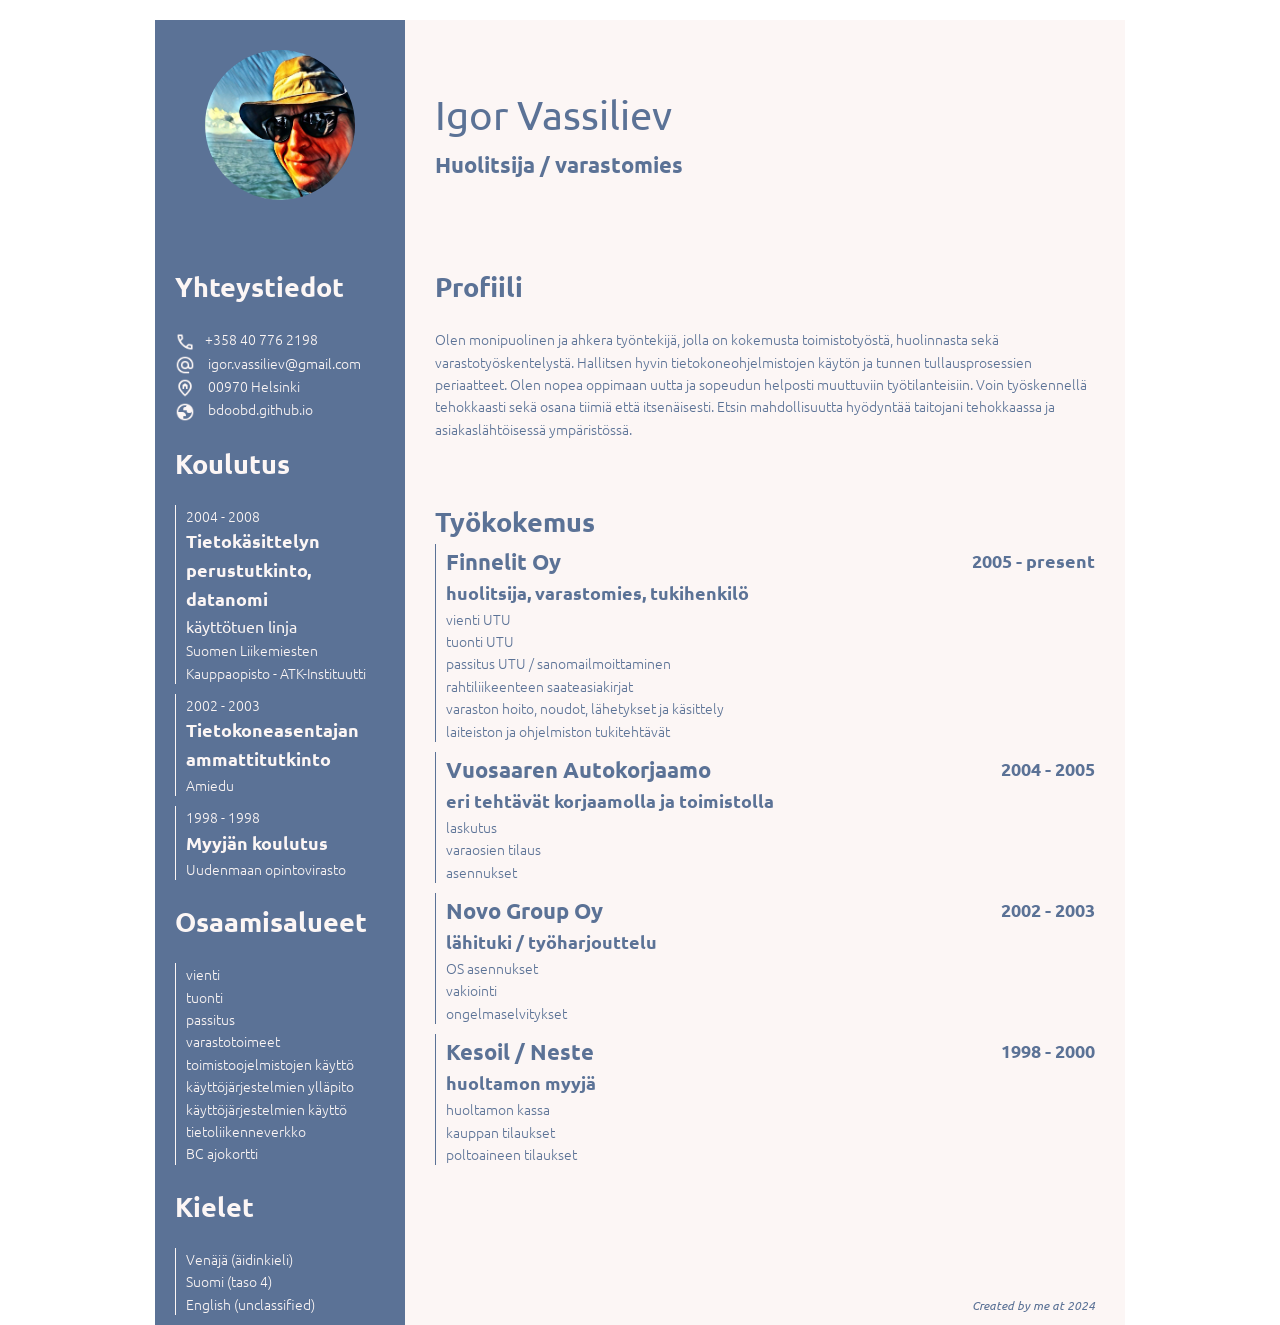
==== index.html @ a00c5acf "NEW: Стили для печати и добавил содержания" ====
<!DOCTYPE html>
<html lang="en">
  <head>
    <meta charset="UTF-8" />
    <meta name="viewport" content="width=device-width, initial-scale=1.0" />
    <meta name="keywords" content="Resume, about me, resume, cv" />
    <meta name="description" content="HTML based resume" />
    <link
      href="https://fonts.googleapis.com/css2?family=Ubuntu:wght@300;400&display=swap"
      rel="stylesheet"
    />
    <link
      rel="apple-touch-icon"
      sizes="180x180"
      href="./assets/favicons/apple-touch-icon.png"
    />
    <link
      rel="icon"
      type="image/png"
      sizes="32x32"
      href="./assets/favicons/favicon-32x32.png"
    />
    <link
      rel="icon"
      type="image/png"
      sizes="16x16"
      href="./assets/favicons/favicon-16x16.png"
    />
    <link rel="manifest" href="./assets/favicons/site.webmanifest" />
    <link rel="stylesheet" href="./assets/styles/css_reset.css" />
    <link rel="stylesheet" href="./assets/styles/style.css" media="screen" />
    <link rel="stylesheet" href="./assets/styles/print.css" media="print" />
    <title>Resume page</title>
  </head>
  <body>
    <div id="main-container">
      <div class="logo">
        <div class="circle">
          <img src="./assets/images/iam.jpg" alt="Photo" />
        </div>
      </div>
      <header class="header ps-3">
        <div class="user-name">
          <h1 class="heading-1">Igor Vassiliev</h1>
          <h4 class="heading-4">Huolitsija / varastomies</h4>
        </div>
      </header>
      <div class="sidebar">
        <section class="contact">
          <h3 class="heading-3 py-2">Yhteystiedot</h3>
          <p class="phone">
            <img src="./assets/images/phone-light.png" alt="Phone number" />+358
            40 776 2198
          </p>
          <p class="email">
            <img src="./assets/images/email-light.png" alt="E-mail address" />
            igor.vassiliev@gmail.com
          </p>
          <p class="address">
            <img src="./assets/images/home-light.png" alt="Address" />
            00970 Helsinki
          </p>
          <p class="web">
            <img src="./assets/images/web-light.png" alt="Web site" />
            bdoobd.github.io
          </p>
        </section>
        <section class="education">
          <h3 class="heading-3 py-2">Koulutus</h3>
          <div class="education-item">
            <p class="print-bold">2004 - 2008</p>
            <h5 class="heading-5">Tietokäsittelyn perustutkinto, datanomi</h5>
            <p class="heading-6">käyttötuen linja</p>
            <p>Suomen Liikemiesten Kauppaopisto - ATK-Instituutti</p>
          </div>
          <div class="education-item">
            <p class="print-bold">2002 - 2003</p>
            <h5 class="heading-5">Tietokoneasentajan ammattitutkinto</h5>
            <p>Amiedu</p>
          </div>
          <div class="education-item">
            <p class="print-bold">1998 - 1998</p>
            <h5 class="heading-5">Myyjän koulutus</h5>
            <p>Uudenmaan opintovirasto</p>
          </div>
        </section>
        <section class="skills">
          <h3 class="heading-3 py-2">Osaamisalueet</h3>
          <ul class="skills-item">
            <li>vienti</li>
            <li>tuonti</li>
            <li>passitus</li>
            <li>varastotoimeet</li>
            <li>toimistoojelmistojen käyttö</li>
            <li>käyttöjärjestelmien ylläpito</li>
            <li>käyttöjärjestelmien käyttö</li>
            <li>tietoliikenneverkko</li>
            <li>BC ajokortti</li>
          </ul>
        </section>
        <section class="languages pb-1">
          <h3 class="heading-3 py-2">Kielet</h3>
          <ul class="languages-item">
            <li>Venäjä (äidinkieli)</li>
            <li>Suomi (taso 4)</li>
            <li>English (unclassified)</li>
          </ul>
        </section>
      </div>
      <section class="profile px-3">
        <h3 class="heading-3 py-2">Profiili</h3>
        <p>
          Olen monipuolinen ja ahkera työntekijä, jolla on kokemusta
          toimistotyöstä, huolinnasta sekä varastotyöskentelystä. Hallitsen
          hyvin tietokoneohjelmistojen käytön ja tunnen tullausprosessien
          periaatteet. Olen nopea oppimaan uutta ja sopeudun helposti muuttuviin
          työtilanteisiin. Voin työskennellä tehokkaasti sekä osana tiimiä että
          itsenäisesti. Etsin mahdollisuutta hyödyntää taitojani tehokkaassa ja
          asiakaslähtöisessä ympäristössä.
        </p>
      </section>
      <section class="work px-3">
        <h3 class="heading-3 pe-2">Työkokemus</h3>
        <div class="work-card">
          <div class="work-card-header">
            <h4 class="heading-4">Finnelit Oy</h4>
            <h5 class="heading-5">2005 - present</h5>
          </div>
          <h5 class="heading-5">huolitsija, varastomies, tukihenkilö</h5>
          <ul>
            <li>vienti UTU</li>
            <li>tuonti UTU</li>
            <li>passitus UTU / sanomailmoittaminen</li>
            <li>rahtiliikeenteen saateasiakirjat</li>
            <li>varaston hoito, noudot, lähetykset ja käsittely</li>
            <li>laiteiston ja ohjelmiston tukitehtävät</li>
          </ul>
        </div>
        <div class="work-card">
          <div class="work-card-header">
            <h4 class="heading-4">Vuosaaren Autokorjaamo</h4>
            <h5 class="heading-5">2004 - 2005</h5>
          </div>
          <h5 class="heading-5">eri tehtävät korjaamolla ja toimistolla</h5>
          <ul>
            <li>laskutus</li>
            <li>varaosien tilaus</li>
            <li>asennukset</li>
          </ul>
        </div>
        <div class="work-card">
          <div class="work-card-header">
            <h4 class="heading-4">Novo Group Oy</h4>
            <h5 class="heading-5">2002 - 2003</h5>
          </div>
          <h5 class="heading-5">lähituki / työharjouttelu</h5>
          <ul>
            <li>OS asennukset</li>
            <li>vakiointi</li>
            <li>ongelmaselvitykset</li>
          </ul>
        </div>
        <div class="work-card">
          <div class="work-card-header">
            <h4 class="heading-4">Kesoil / Neste</h4>
            <h5 class="heading-5">1998 - 2000</h5>
          </div>
          <h5 class="heading-5">huoltamon myyjä</h5>
          <ul>
            <li>huoltamon kassa</li>
            <li>kauppan tilaukset</li>
            <li>poltoaineen tilaukset</li>
          </ul>
        </div>
      </section>
      <footer class="footer px-3 pb-1">
        <em>Created by me at 2024</em>
      </footer>
    </div>
  </body>
</html>
---- assets/styles/style.css ----
:root {
  --light-gray: rgba(200, 200, 200, 1);
  --dark-gray: rgba(90, 90, 90, 1);
  --navy-blue: rgba(20, 20, 155, 1);
  /* --primary-color: rgba(245, 237, 200, 1); */
  --primary-color: rgba(91, 114, 150, 1);
  /* --secondary-color: rgba(238, 246, 255, 1); */
  --secondary-color: rgba(252, 246, 245, 1);
  --line-color: rgba(108, 108, 108, 1);
}

html {
  font-size: 62.5%;
}

body {
  line-height: 1.6;
  font-family: "Ubuntu", sans-serif;
  font-weight: 300;
}
/* TYPO */
.heading-1 {
  font-weight: 400;
  font-size: 4rem;
}

.heading-2 {
  font-size: 3rem;
}

.heading-3 {
  font-size: 2.7rem;
}

.heading-4 {
  font-size: 2.2rem;
}

.heading-5 {
  font-size: 1.8rem;
}

.heading-6 {
  font-size: 1.6rem;
  font-weight: bolder;
}

p,
li {
  font-size: 1.4rem;
}

em {
  font-size: 1.2rem;
}

/* UTILS */
.py-1 {
  padding-block: 1rem;
}
.py-2 {
  padding-block: 2rem;
}
.py-3 {
  padding-block: 3rem;
}

.pb-1 {
  padding-block-end: 1rem;
}
.pb-2 {
  padding-block-end: 2rem;
}
.pb-3 {
  padding-block-end: 3rem;
}

.px-1 {
  padding-inline: 1rem;
}
.px-2 {
  padding-inline: 2rem;
}
.px-3 {
  padding-inline: 3rem;
}

.ps-1 {
  padding-inline-start: 1rem;
}
.ps-2 {
  padding-inline-start: 2rem;
}
.ps-3 {
  padding-inline-start: 3rem;
}

#main-container {
  display: grid;
  grid-template-rows: minmax(25vh, min-content) repeat(
      3,
      minmax(min-content, max-content)
    );
  grid-template-columns:
    [full-start] minmax(2rem, 1fr) [sidebar-start] minmax(25rem, min-content)
    [sidebar-end content-start] repeat(6, minmax(8rem, 12rem))
    [content-end]
    minmax(2rem, 1fr) [full-end];

  @media only screen and (max-width: 40em) {
    grid-template-columns:
      [full-start] minmax(0.25rem, 1fr) [content-start] repeat(
        6,
        minmax(min-content, max-content)
      )
      [content-end] minmax(0.25rem, 1fr) [full-end];
  }

  margin-block-start: 2rem;

  .header {
    grid-column: content-start / content-end;
    grid-row: 1 / span 1;
    align-content: center;
  }

  .logo {
    grid-column: sidebar-start / sidebar-end;
    grid-row: 1 / span 1;

    @media only screen and (max-width: 40em) {
      grid-column: content-start / content-end;
      grid-row: 2 / span 1;
    }
  }

  .sidebar {
    grid-row: 2 / -1;
    grid-column: sidebar-start / sidebar-end;
    padding-inline: 2rem;

    @media only screen and (max-width: 40em) {
      grid-column: content-start / content-end;
      grid-row: 3 / span 1;
    }
  }

  .logo,
  .sidebar {
    background-color: var(--primary-color);
    color: var(--secondary-color);
  }

  .header,
  .profile,
  .work,
  .references,
  .footer {
    background-color: var(--secondary-color);
    color: var(--primary-color);
  }

  .profile {
    grid-column: content-start / content-end;

    @media only screen and (max-width: 40em) {
      grid-column: content-start / content-end;
      grid-row: 4 / span 1;
    }
  }

  .education {
    grid-column: content-start / content-end;
  }

  .work {
    grid-column: content-start / content-end;
  }

  .references {
    grid-column: content-start / content-end;
  }

  .footer {
    grid-column: content-start / content-end;
    grid-row: 4 / span 1;
    display: flex;
    align-items: flex-end;
    justify-content: end;

    @media only screen and (max-width: 40em) {
      grid-column: content-start / content-end;
      grid-row: 6 / span 1;
    }
  }
}

ul {
  list-style-type: none;
}

/* SIDEBAR */
.circle {
  width: 15rem;
  margin: 3rem auto 0;
  height: 15rem;

  img {
    border-radius: 50%;
    background-color: var(--secondary-color);
  }
}

.education-item,
.skills-item,
.languages-item {
  border-left: thin solid var(--secondary-color);
  padding-inline-start: 1rem;
}

.education-item:not(:last-child) {
  margin-bottom: 1rem;
}

.contact img {
  display: inline-block;
  width: 2rem;
  height: 2rem;
  margin-inline-end: 1rem;
}

@media only screen and (max-width: 40em) {
  .education-item {
    display: flex;
    flex-wrap: wrap;

    p {
      flex-basis: 30%;
    }

    h5 {
      flex-basis: 70%;
      text-align: right;
    }
  }
}

/* WORK CARD */
.work-card {
  padding-inline-start: 1rem;
  border-left: thin solid var(--primary-color);
  margin-block-end: 1rem;
}

.work-card-header {
  display: flex;
  align-items: center;
  justify-content: space-between;
}

/* FOOTER */
.footer {
  text-align: right;
}
---- assets/styles/print.css ----
@page {
  size: A4 portrait;
  margin: 10mm;
}

@page {
  @top-left {
    content: "";
  }
}

body {
  font-family: "Times New Roman", Times, serif;
  font-size: 10pt;
}
/* HIDE ELEMENTS */
.logo,
.footer {
  display: none;
}

.heading-1 {
  font-size: 28pt;
}
.heading-2 {
  font-size: 24pt;
}
.heading-3 {
  font-size: 22pt;
}
.heading-4 {
  font-size: 18pt;
}
.heading-5 {
  font-size: 14pt;
}

.py-1 {
  padding-block: 2mm;
}

.py-2 {
  padding-block: 4mm;
}

.py-3 {
  padding-block: 6mm;
}

.pe-1 {
  padding-block-end: 2mm;
}

.pe-2 {
  padding-block-end: 4mm;
}

.print-bold {
  font-weight: bolder;
}

#main-container {
  display: grid;

  grid-template-columns: [sidebar-start] 35% [sidebar-end content-start] 1fr [content-end];
  /* grid-template-rows: repeat(3, minmax(min-content, max-content)); */
  grid-template-rows: max-content min-content minmax(min-content, max-content);

  /* gap: 5mm; */

  .logo,
  .sidebar,
  .header,
  .profile,
  .work,
  .references,
  .footer {
    background-color: white;
    color: black;
  }

  .header {
    grid-column: sidebar-start / content-end;
    padding: 5mm;
    text-align: right;
  }

  .sidebar {
    grid-column: sidebar-start / sidebar-end;
    grid-row: 2 / span 2;

    img {
      width: 5mm;
      height: 5mm;
      background: black;
      margin-inline-end: 4mm;
    }

    .contact p {
      font-size: 10pt;
      margin-block-end: 1mm;
    }
  }

  .education-item {
    margin-block-end: 5mm;

    p:last-child {
      margin-inline-start: 4mm;
    }
  }

  .skills-item,
  .languages-item {
    margin-inline-start: 8mm;
  }

  .profile {
    grid-column: content-start / content-end;
    grid-row: 2 / span 1;
    padding-inline-start: 5mm;
  }

  .work {
    grid-column: content-start / content-end;
    grid-row: 3 / span 1;
    padding-inline-start: 5mm;
  }

  .work-card {
    margin-block-end: 4mm;
  }

  .work-card-header {
    display: flex;
    align-items: center;
    justify-content: space-between;
    /* padding-inline-end: 10mm; */
  }

  .work-card ul {
    padding-inline-start: 8mm;
  }

  .work-card,
  .languages,
  .skills {
    page-break-inside: avoid;
  }
}
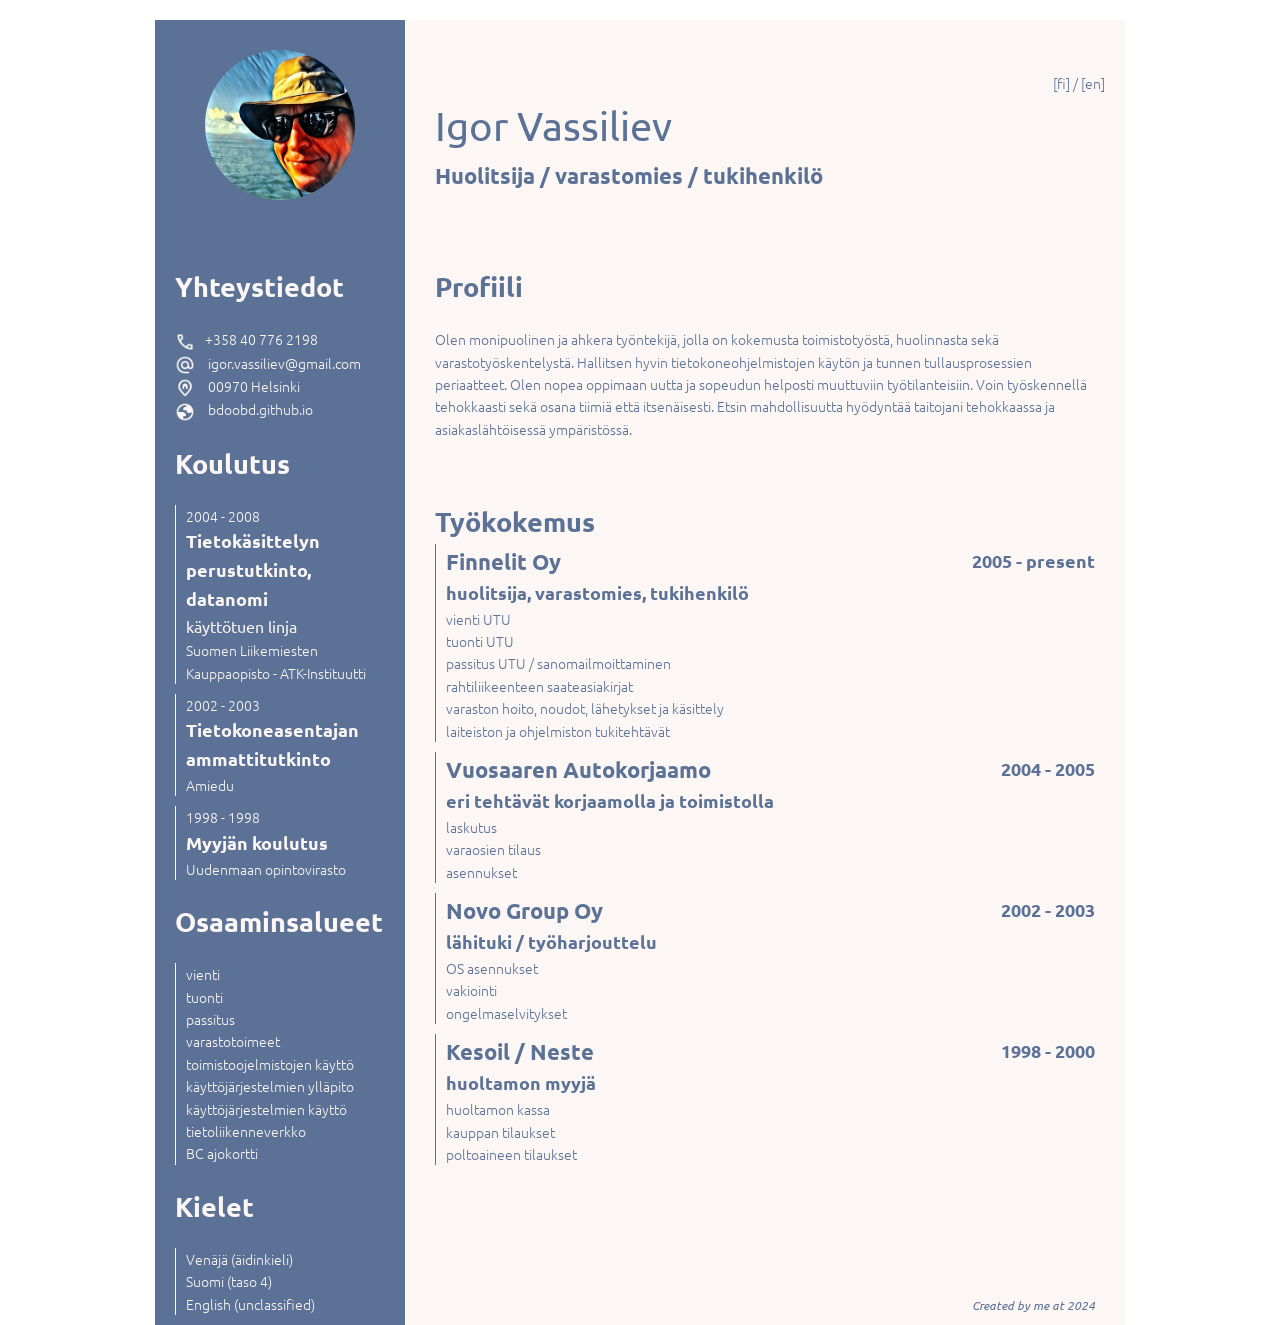
==== commit cc509dca: "NEW: Переключатели языков с тестовым фйлом json" ====
--- a/index.html
+++ b/index.html
@@ -30,6 +30,7 @@
     <link rel="stylesheet" href="./assets/styles/css_reset.css" />
     <link rel="stylesheet" href="./assets/styles/style.css" media="screen" />
     <link rel="stylesheet" href="./assets/styles/print.css" media="print" />
+    <script defer src="./assets/js/language.js"></script>
     <title>Resume page</title>
   </head>
   <body>
@@ -40,14 +41,19 @@
         </div>
       </div>
       <header class="header ps-3">
+        <div class="lang-preference">
+          <p><span class="fi">[fi]</span> / <span class="en">[en]</span></p>
+        </div>
         <div class="user-name">
           <h1 class="heading-1">Igor Vassiliev</h1>
-          <h4 class="heading-4">Huolitsija / varastomies</h4>
+          <h4 class="heading-4" data-1ng="objective">
+            Huolitsija / varastomies
+          </h4>
         </div>
       </header>
       <div class="sidebar">
         <section class="contact">
-          <h3 class="heading-3 py-2">Yhteystiedot</h3>
+          <h3 class="heading-3 py-2" data-1ng="contact">Yhteystiedot</h3>
           <p class="phone">
             <img src="./assets/images/phone-light.png" alt="Phone number" />+358
             40 776 2198
@@ -66,7 +72,7 @@
           </p>
         </section>
         <section class="education">
-          <h3 class="heading-3 py-2">Koulutus</h3>
+          <h3 class="heading-3 py-2" data-1ng="education">Koulutus</h3>
           <div class="education-item">
             <p class="print-bold">2004 - 2008</p>
             <h5 class="heading-5">Tietokäsittelyn perustutkinto, datanomi</h5>
@@ -85,7 +91,7 @@
           </div>
         </section>
         <section class="skills">
-          <h3 class="heading-3 py-2">Osaamisalueet</h3>
+          <h3 class="heading-3 py-2" data-1ng="skills">Osaamisalueet</h3>
           <ul class="skills-item">
             <li>vienti</li>
             <li>tuonti</li>
@@ -99,7 +105,7 @@
           </ul>
         </section>
         <section class="languages pb-1">
-          <h3 class="heading-3 py-2">Kielet</h3>
+          <h3 class="heading-3 py-2" data-1ng="languages">Kielet</h3>
           <ul class="languages-item">
             <li>Venäjä (äidinkieli)</li>
             <li>Suomi (taso 4)</li>
--- a/assets/styles/style.css
+++ b/assets/styles/style.css
@@ -199,6 +199,16 @@
   list-style-type: none;
 }
 
+.lang-preference {
+  text-align: right;
+  padding-inline-end: 2rem;
+
+  .fi,
+  .en {
+    cursor: pointer;
+  }
+}
+
 /* SIDEBAR */
 .circle {
   width: 15rem;
--- a/assets/styles/print.css
+++ b/assets/styles/print.css
@@ -15,7 +15,8 @@
 }
 /* HIDE ELEMENTS */
 .logo,
-.footer {
+.footer,
+.languages {
   display: none;
 }
 
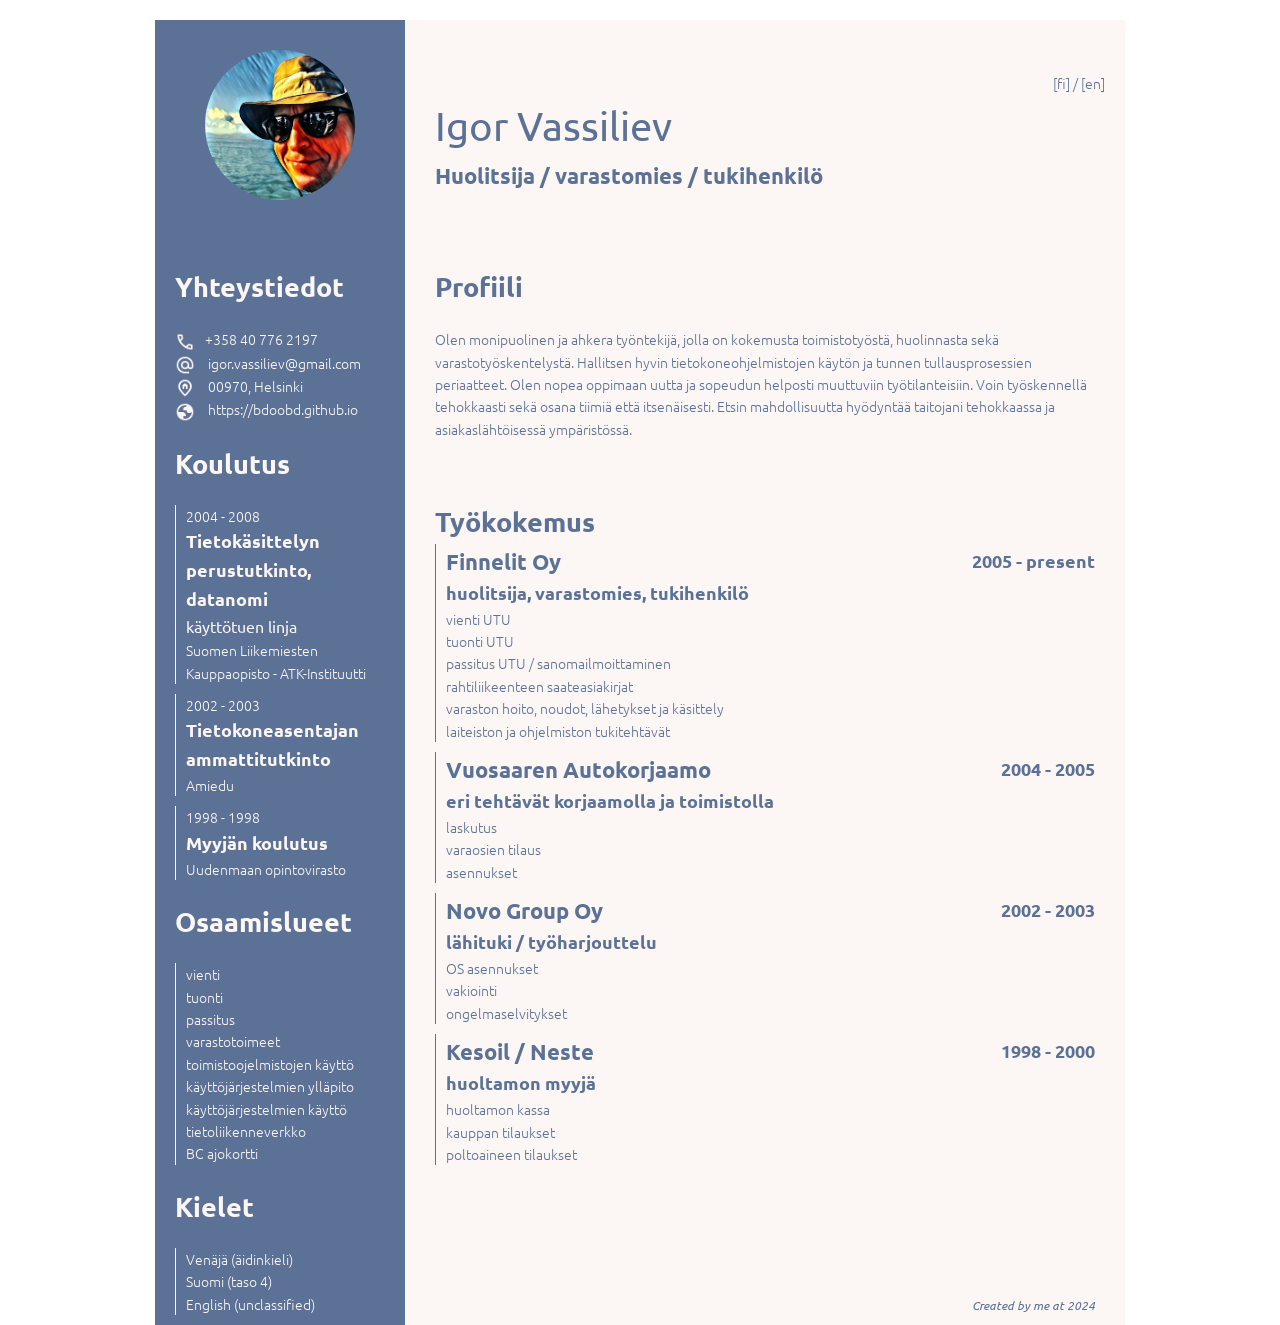
==== commit 0eb13a04: "NEW: Финский раздел, модульный" ====
--- a/index.html
+++ b/index.html
@@ -30,7 +30,8 @@
     <link rel="stylesheet" href="./assets/styles/css_reset.css" />
     <link rel="stylesheet" href="./assets/styles/style.css" media="screen" />
     <link rel="stylesheet" href="./assets/styles/print.css" media="print" />
-    <script defer src="./assets/js/language.js"></script>
+    <!-- <script defer src="./assets/js/language.js"></script> -->
+    <script type="module" src="./assets/js/controller.js"></script>
     <title>Resume page</title>
   </head>
   <body>
@@ -46,139 +47,17 @@
         </div>
         <div class="user-name">
           <h1 class="heading-1">Igor Vassiliev</h1>
-          <h4 class="heading-4" data-1ng="objective">
-            Huolitsija / varastomies
-          </h4>
+          <div class="objective"></div>
         </div>
       </header>
       <div class="sidebar">
-        <section class="contact">
-          <h3 class="heading-3 py-2" data-1ng="contact">Yhteystiedot</h3>
-          <p class="phone">
-            <img src="./assets/images/phone-light.png" alt="Phone number" />+358
-            40 776 2198
-          </p>
-          <p class="email">
-            <img src="./assets/images/email-light.png" alt="E-mail address" />
-            igor.vassiliev@gmail.com
-          </p>
-          <p class="address">
-            <img src="./assets/images/home-light.png" alt="Address" />
-            00970 Helsinki
-          </p>
-          <p class="web">
-            <img src="./assets/images/web-light.png" alt="Web site" />
-            bdoobd.github.io
-          </p>
-        </section>
-        <section class="education">
-          <h3 class="heading-3 py-2" data-1ng="education">Koulutus</h3>
-          <div class="education-item">
-            <p class="print-bold">2004 - 2008</p>
-            <h5 class="heading-5">Tietokäsittelyn perustutkinto, datanomi</h5>
-            <p class="heading-6">käyttötuen linja</p>
-            <p>Suomen Liikemiesten Kauppaopisto - ATK-Instituutti</p>
-          </div>
-          <div class="education-item">
-            <p class="print-bold">2002 - 2003</p>
-            <h5 class="heading-5">Tietokoneasentajan ammattitutkinto</h5>
-            <p>Amiedu</p>
-          </div>
-          <div class="education-item">
-            <p class="print-bold">1998 - 1998</p>
-            <h5 class="heading-5">Myyjän koulutus</h5>
-            <p>Uudenmaan opintovirasto</p>
-          </div>
-        </section>
-        <section class="skills">
-          <h3 class="heading-3 py-2" data-1ng="skills">Osaamisalueet</h3>
-          <ul class="skills-item">
-            <li>vienti</li>
-            <li>tuonti</li>
-            <li>passitus</li>
-            <li>varastotoimeet</li>
-            <li>toimistoojelmistojen käyttö</li>
-            <li>käyttöjärjestelmien ylläpito</li>
-            <li>käyttöjärjestelmien käyttö</li>
-            <li>tietoliikenneverkko</li>
-            <li>BC ajokortti</li>
-          </ul>
-        </section>
-        <section class="languages pb-1">
-          <h3 class="heading-3 py-2" data-1ng="languages">Kielet</h3>
-          <ul class="languages-item">
-            <li>Venäjä (äidinkieli)</li>
-            <li>Suomi (taso 4)</li>
-            <li>English (unclassified)</li>
-          </ul>
-        </section>
+        <section class="contact"></section>
+        <section class="education"></section>
+        <section class="skills"></section>
+        <section class="languages pb-1"></section>
       </div>
-      <section class="profile px-3">
-        <h3 class="heading-3 py-2">Profiili</h3>
-        <p>
-          Olen monipuolinen ja ahkera työntekijä, jolla on kokemusta
-          toimistotyöstä, huolinnasta sekä varastotyöskentelystä. Hallitsen
-          hyvin tietokoneohjelmistojen käytön ja tunnen tullausprosessien
-          periaatteet. Olen nopea oppimaan uutta ja sopeudun helposti muuttuviin
-          työtilanteisiin. Voin työskennellä tehokkaasti sekä osana tiimiä että
-          itsenäisesti. Etsin mahdollisuutta hyödyntää taitojani tehokkaassa ja
-          asiakaslähtöisessä ympäristössä.
-        </p>
-      </section>
-      <section class="work px-3">
-        <h3 class="heading-3 pe-2">Työkokemus</h3>
-        <div class="work-card">
-          <div class="work-card-header">
-            <h4 class="heading-4">Finnelit Oy</h4>
-            <h5 class="heading-5">2005 - present</h5>
-          </div>
-          <h5 class="heading-5">huolitsija, varastomies, tukihenkilö</h5>
-          <ul>
-            <li>vienti UTU</li>
-            <li>tuonti UTU</li>
-            <li>passitus UTU / sanomailmoittaminen</li>
-            <li>rahtiliikeenteen saateasiakirjat</li>
-            <li>varaston hoito, noudot, lähetykset ja käsittely</li>
-            <li>laiteiston ja ohjelmiston tukitehtävät</li>
-          </ul>
-        </div>
-        <div class="work-card">
-          <div class="work-card-header">
-            <h4 class="heading-4">Vuosaaren Autokorjaamo</h4>
-            <h5 class="heading-5">2004 - 2005</h5>
-          </div>
-          <h5 class="heading-5">eri tehtävät korjaamolla ja toimistolla</h5>
-          <ul>
-            <li>laskutus</li>
-            <li>varaosien tilaus</li>
-            <li>asennukset</li>
-          </ul>
-        </div>
-        <div class="work-card">
-          <div class="work-card-header">
-            <h4 class="heading-4">Novo Group Oy</h4>
-            <h5 class="heading-5">2002 - 2003</h5>
-          </div>
-          <h5 class="heading-5">lähituki / työharjouttelu</h5>
-          <ul>
-            <li>OS asennukset</li>
-            <li>vakiointi</li>
-            <li>ongelmaselvitykset</li>
-          </ul>
-        </div>
-        <div class="work-card">
-          <div class="work-card-header">
-            <h4 class="heading-4">Kesoil / Neste</h4>
-            <h5 class="heading-5">1998 - 2000</h5>
-          </div>
-          <h5 class="heading-5">huoltamon myyjä</h5>
-          <ul>
-            <li>huoltamon kassa</li>
-            <li>kauppan tilaukset</li>
-            <li>poltoaineen tilaukset</li>
-          </ul>
-        </div>
-      </section>
+      <section class="profile px-3"></section>
+      <section class="work px-3"></section>
       <footer class="footer px-3 pb-1">
         <em>Created by me at 2024</em>
       </footer>
--- a/assets/styles/print.css
+++ b/assets/styles/print.css
@@ -16,7 +16,7 @@
 /* HIDE ELEMENTS */
 .logo,
 .footer,
-.languages {
+.lang-preference {
   display: none;
 }
 
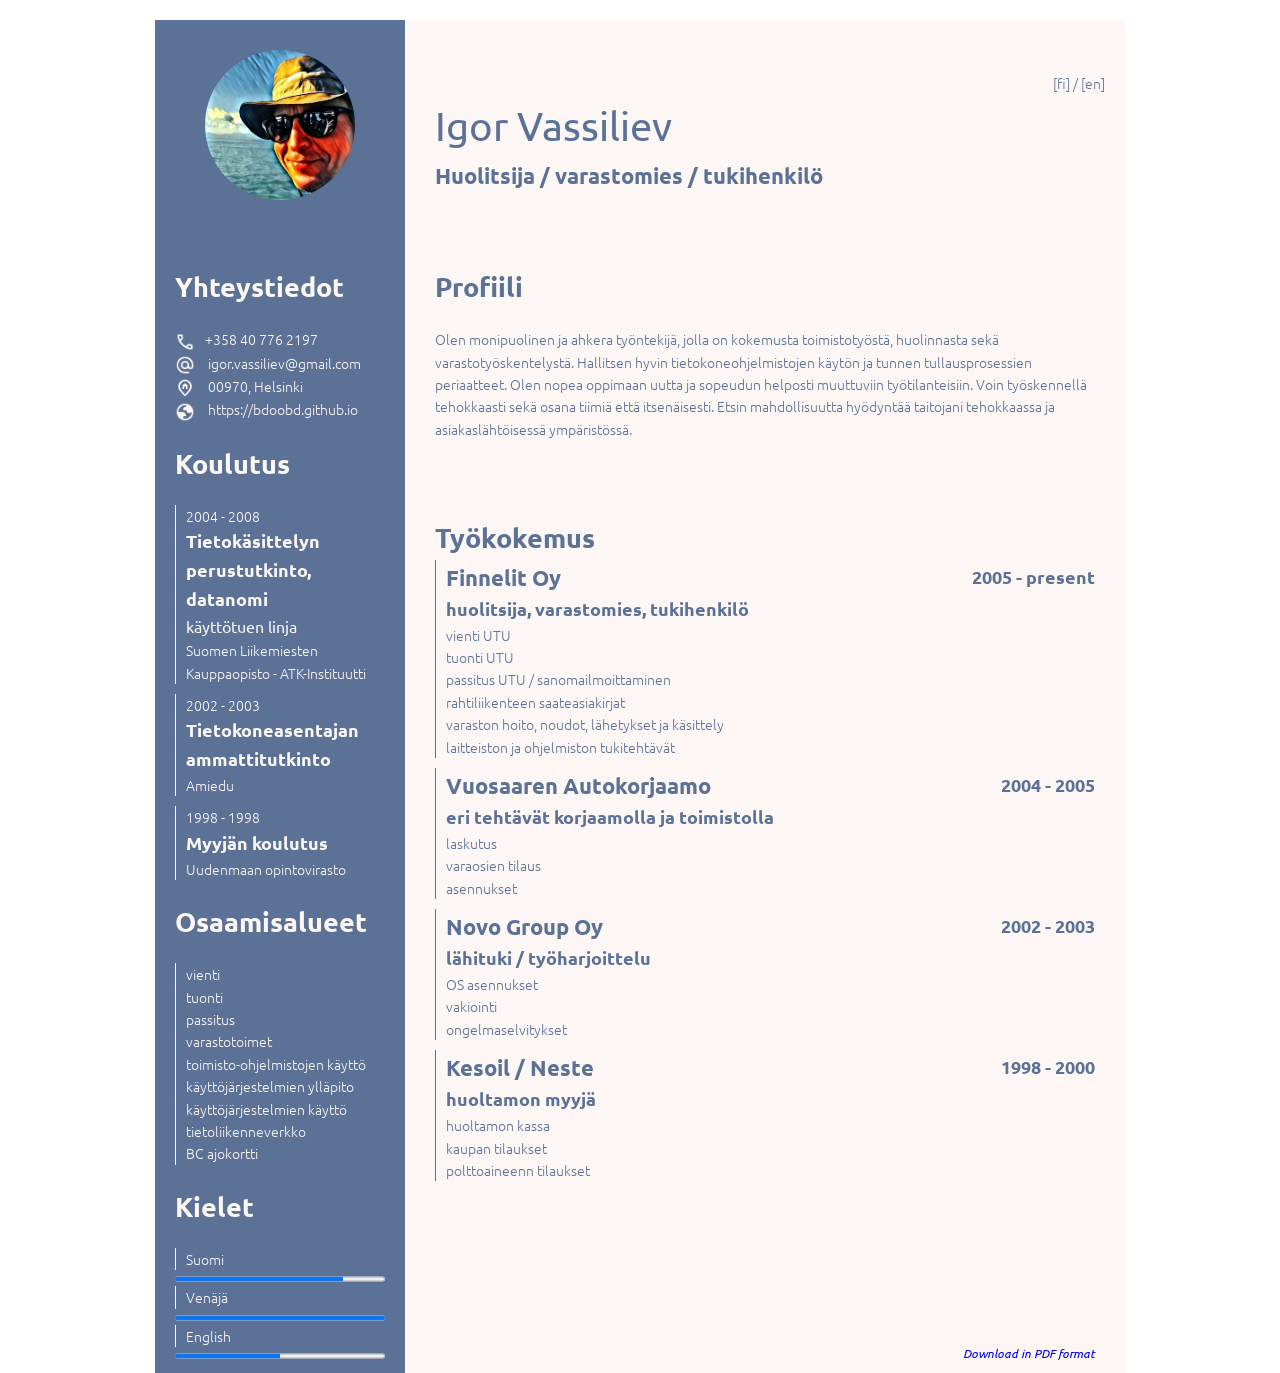
==== commit 44f495d3: "NEW Поправил орфографические ошибки, добавил прогресс бар для языков" ====
--- a/index.html
+++ b/index.html
@@ -30,7 +30,6 @@
     <link rel="stylesheet" href="./assets/styles/css_reset.css" />
     <link rel="stylesheet" href="./assets/styles/style.css" media="screen" />
     <link rel="stylesheet" href="./assets/styles/print.css" media="print" />
-    <!-- <script defer src="./assets/js/language.js"></script> -->
     <script type="module" src="./assets/js/controller.js"></script>
     <title>Resume page</title>
   </head>
@@ -59,7 +58,11 @@
       <section class="profile px-3"></section>
       <section class="work px-3"></section>
       <footer class="footer px-3 pb-1">
-        <em>Created by me at 2024</em>
+        <em
+          ><a href="./assets/files/Resume_Igor_Vassiliev.pdf"
+            >Download in PDF format</a
+          ></em
+        >
       </footer>
     </div>
   </body>
--- a/assets/styles/style.css
+++ b/assets/styles/style.css
@@ -2,9 +2,7 @@
   --light-gray: rgba(200, 200, 200, 1);
   --dark-gray: rgba(90, 90, 90, 1);
   --navy-blue: rgba(20, 20, 155, 1);
-  /* --primary-color: rgba(245, 237, 200, 1); */
   --primary-color: rgba(91, 114, 150, 1);
-  /* --secondary-color: rgba(238, 246, 255, 1); */
   --secondary-color: rgba(252, 246, 245, 1);
   --line-color: rgba(108, 108, 108, 1);
 }
@@ -272,3 +270,12 @@
 .footer {
   text-align: right;
 }
+
+.footer a {
+  text-decoration: none;
+}
+
+/* OTHERS */
+progress {
+  width: 100%;
+}
--- a/assets/styles/print.css
+++ b/assets/styles/print.css
@@ -64,10 +64,8 @@
   display: grid;
 
   grid-template-columns: [sidebar-start] 35% [sidebar-end content-start] 1fr [content-end];
-  /* grid-template-rows: repeat(3, minmax(min-content, max-content)); */
   grid-template-rows: max-content min-content minmax(min-content, max-content);
 
-  /* gap: 5mm; */
 
   .logo,
   .sidebar,
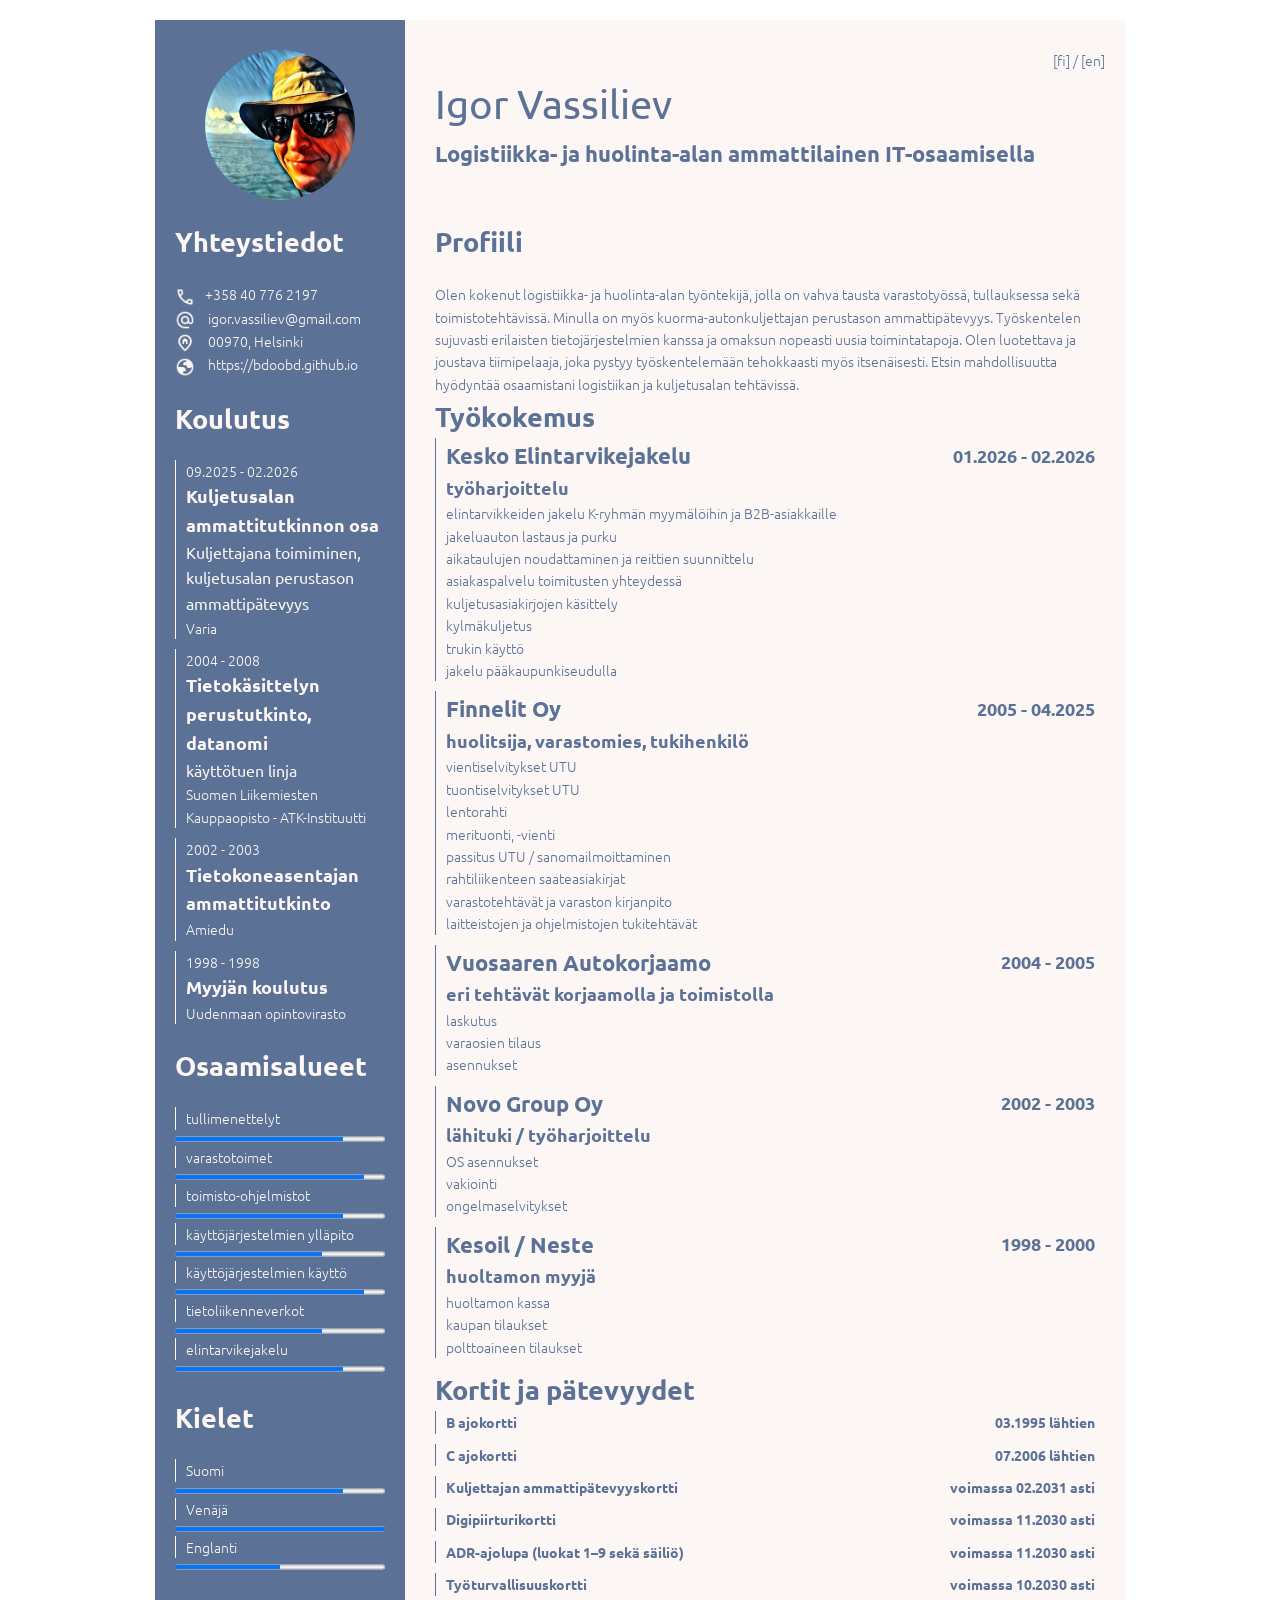
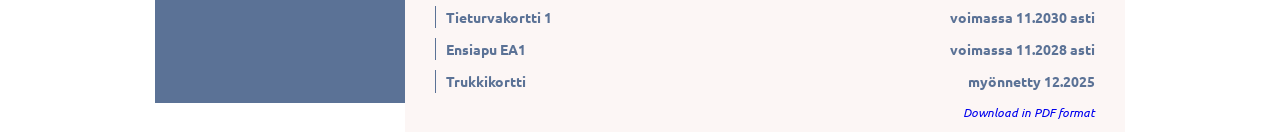
==== commit 1e65d336: "Updated information, added driver licences" ====
--- a/index.html
+++ b/index.html
@@ -1,4 +1,4 @@
-<!DOCTYPE html>
+<!doctype html>
 <html lang="en">
   <head>
     <meta charset="UTF-8" />
@@ -57,6 +57,7 @@
       </div>
       <section class="profile px-3"></section>
       <section class="work px-3"></section>
+      <section class="certificate px-3"></section>
       <footer class="footer px-3 pb-1">
         <em
           ><a href="./assets/files/Resume_Igor_Vassiliev.pdf"
--- a/assets/styles/style.css
+++ b/assets/styles/style.css
@@ -43,6 +43,10 @@
   font-weight: bolder;
 }
 
+.text-normal {
+  font-size: 1.4rem;
+}
+
 p,
 li {
   font-size: 1.4rem;
@@ -95,7 +99,8 @@
 
 #main-container {
   display: grid;
-  grid-template-rows: minmax(25vh, min-content) repeat(
+  margin-block-start: 2rem;
+  grid-template-rows: minmax(17vh, min-content) repeat(
       3,
       minmax(min-content, max-content)
     );
@@ -112,9 +117,9 @@
         minmax(min-content, max-content)
       )
       [content-end] minmax(0.25rem, 1fr) [full-end];
-  }
-
-  margin-block-start: 2rem;
+
+    margin-block-start: 0;
+  }
 
   .header {
     grid-column: content-start / content-end;
@@ -152,6 +157,7 @@
   .header,
   .profile,
   .work,
+  .certificate,
   .references,
   .footer {
     background-color: var(--secondary-color);
@@ -167,28 +173,23 @@
     }
   }
 
-  .education {
-    grid-column: content-start / content-end;
-  }
-
-  .work {
-    grid-column: content-start / content-end;
-  }
-
-  .references {
-    grid-column: content-start / content-end;
-  }
-
+  .education,
+  .work,
+  .certificate,
+  .references,
   .footer {
     grid-column: content-start / content-end;
-    grid-row: 4 / span 1;
+  }
+
+  .footer {
+    grid-row: 5 / span 1;
     display: flex;
     align-items: flex-end;
     justify-content: end;
 
     @media only screen and (max-width: 40em) {
       grid-column: content-start / content-end;
-      grid-row: 6 / span 1;
+      grid-row: 7 / span 1;
     }
   }
 }
@@ -240,16 +241,7 @@
 @media only screen and (max-width: 40em) {
   .education-item {
     display: flex;
-    flex-wrap: wrap;
-
-    p {
-      flex-basis: 30%;
-    }
-
-    h5 {
-      flex-basis: 70%;
-      text-align: right;
-    }
+    flex-direction: column;
   }
 }
 
@@ -266,6 +258,12 @@
   justify-content: space-between;
 }
 
+@media only screen and (max-width: 40rem) {
+  .work-card-header {
+    display: block;
+  }
+}
+
 /* FOOTER */
 .footer {
   text-align: right;
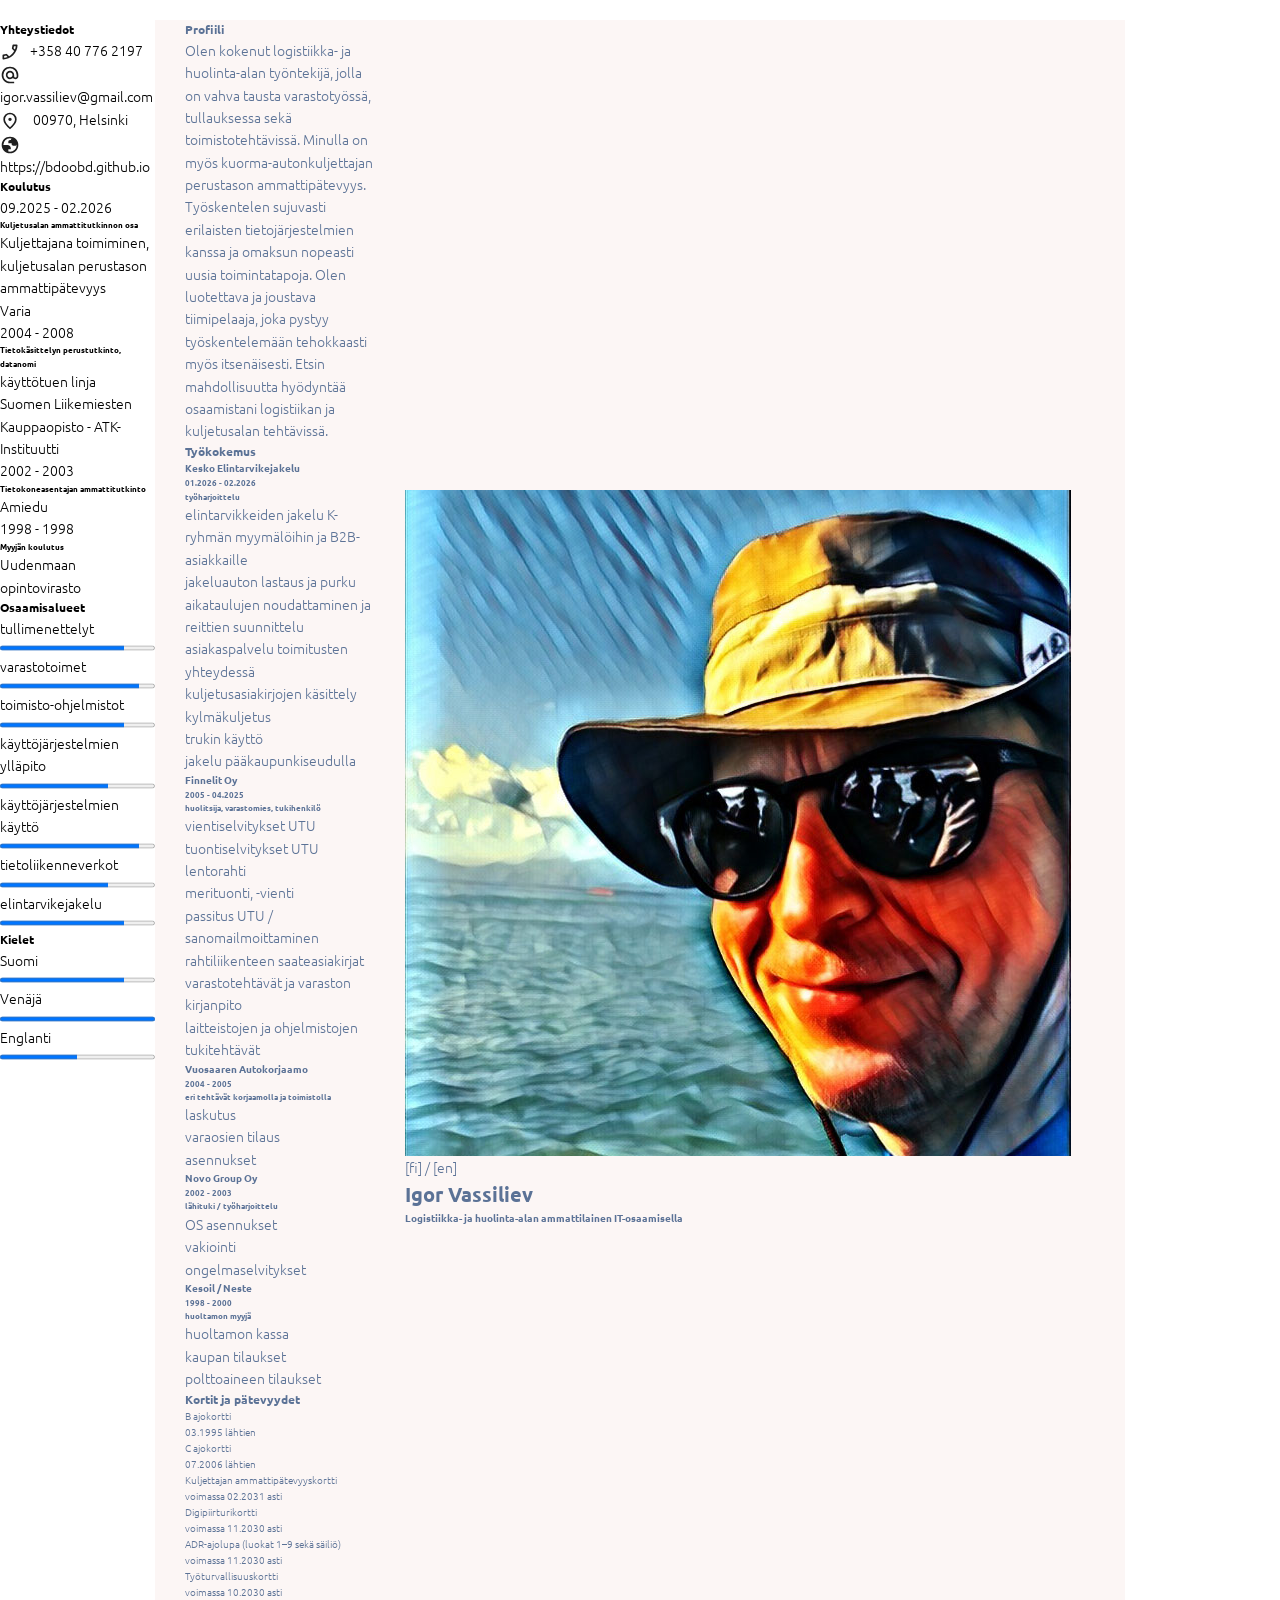
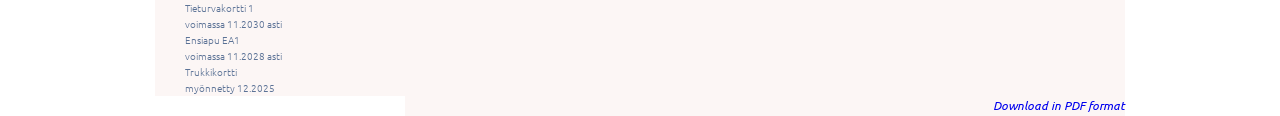
==== commit edd02f91: "NEW: Frontend for mobile devices" ====
--- a/index.html
+++ b/index.html
@@ -35,30 +35,30 @@
   </head>
   <body>
     <div id="main-container">
-      <div class="logo">
-        <div class="circle">
+      <header class="header">
+        <div class="header__logo">
           <img src="./assets/images/iam.jpg" alt="Photo" />
         </div>
-      </div>
-      <header class="header ps-3">
-        <div class="lang-preference">
-          <p><span class="fi">[fi]</span> / <span class="en">[en]</span></p>
-        </div>
-        <div class="user-name">
-          <h1 class="heading-1">Igor Vassiliev</h1>
-          <div class="objective"></div>
+        <div class="header__title">
+          <div class="header__title__lang">
+            <p><span class="fi">[fi]</span> / <span class="en">[en]</span></p>
+          </div>
+          <h1 class="header__title__head-1">Igor Vassiliev</h1>
+          <h4 class="header_title__objective"></h4>
         </div>
       </header>
-      <div class="sidebar">
+      <aside class="aside">
         <section class="contact"></section>
         <section class="education"></section>
         <section class="skills"></section>
-        <section class="languages pb-1"></section>
-      </div>
-      <section class="profile px-3"></section>
-      <section class="work px-3"></section>
-      <section class="certificate px-3"></section>
-      <footer class="footer px-3 pb-1">
+        <section class="languages"></section>
+      </aside>
+      <main class="main">
+        <section class="profile px-3"></section>
+        <section class="work px-3"></section>
+        <section class="certificate px-3"></section>
+      </main>
+      <footer class="footer">
         <em
           ><a href="./assets/files/Resume_Igor_Vassiliev.pdf"
             >Download in PDF format</a
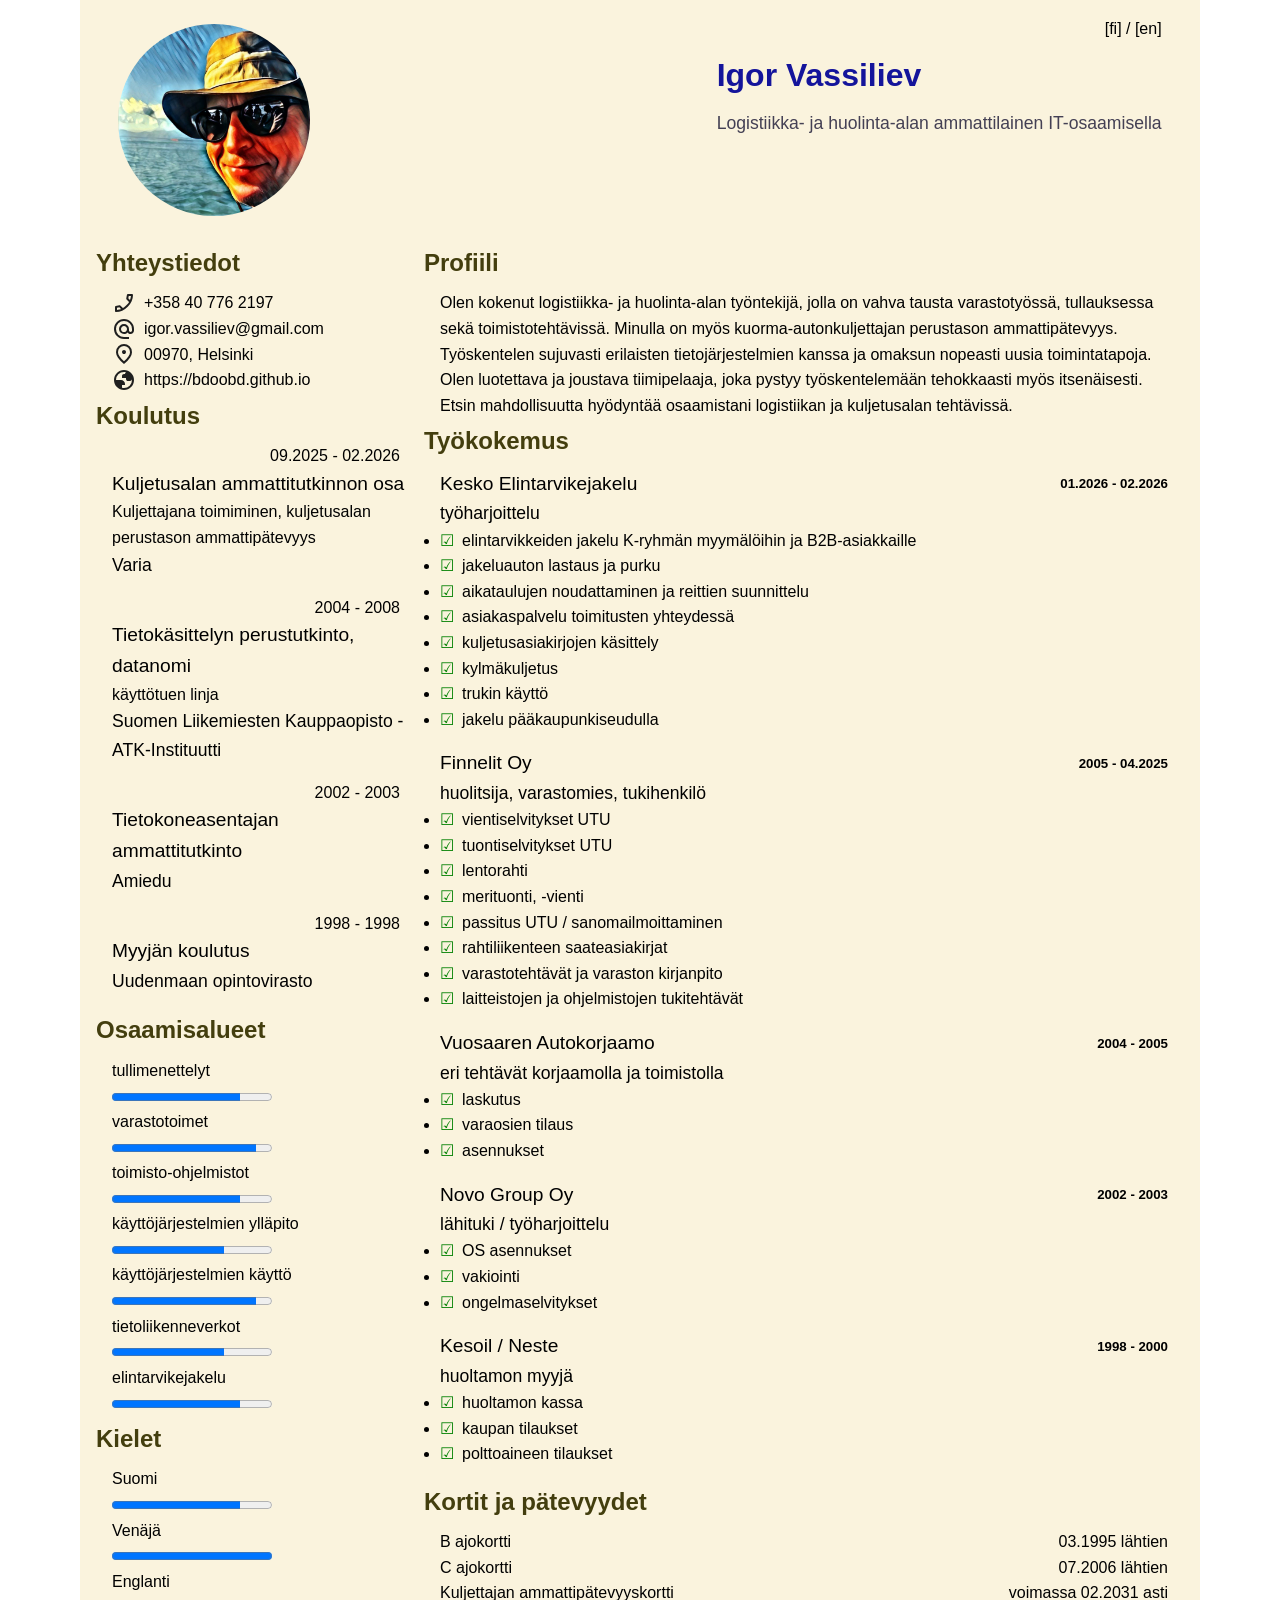
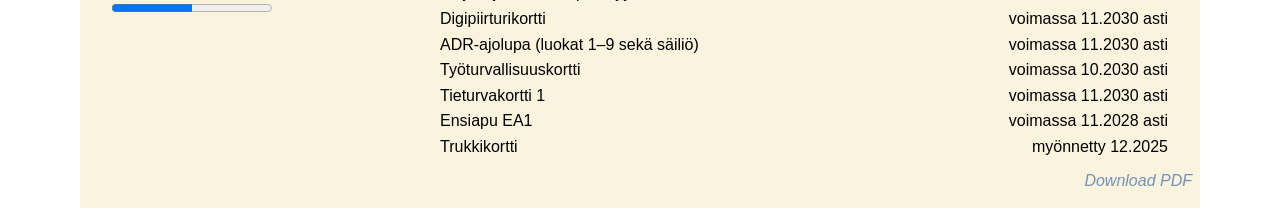
==== commit 759efe34: "NEW: Frontend for large dispalys" ====
--- a/index.html
+++ b/index.html
@@ -59,11 +59,13 @@
         <section class="certificate px-3"></section>
       </main>
       <footer class="footer">
-        <em
-          ><a href="./assets/files/Resume_Igor_Vassiliev.pdf"
-            >Download in PDF format</a
-          ></em
-        >
+        <em>
+          <a
+            href="./assets/files/Resume_Igor_Vassiliev.pdf"
+            class="footer__link footer__link--light"
+            >Download PDF</a
+          >
+        </em>
       </footer>
     </div>
   </body>
--- a/assets/styles/style.css
+++ b/assets/styles/style.css
@@ -1,279 +1,207 @@
+@import url("https://fonts.googleapis.com/css2?family=Roboto:ital,wght@0,100..900;1,100..900&display=swap");
+
 :root {
-  --light-gray: rgba(200, 200, 200, 1);
-  --dark-gray: rgba(90, 90, 90, 1);
-  --navy-blue: rgba(20, 20, 155, 1);
-  --primary-color: rgba(91, 114, 150, 1);
-  --secondary-color: rgba(252, 246, 245, 1);
-  --line-color: rgba(108, 108, 108, 1);
-}
-
-html {
-  font-size: 62.5%;
+  --primary-color: rgba(250, 243, 221, 1);
+  --secondary-color: rgba(115, 146, 183, 1);
+  --dark-khaki: rgba(67, 62, 14, 1);
+  --vintage-grape: rgba(68, 64, 84, 1);
+  --shadow-gray: rgba(20, 20, 155, 1);
+  /* --line-color: rgba(108, 108, 108, 1); */
 }
 
 body {
+  font-family: "Roboto", sans-serif;
+  font-weight: 400;
   line-height: 1.6;
-  font-family: "Ubuntu", sans-serif;
-  font-weight: 300;
-}
-/* TYPO */
-.heading-1 {
-  font-weight: 400;
-  font-size: 4rem;
-}
-
-.heading-2 {
-  font-size: 3rem;
-}
-
-.heading-3 {
-  font-size: 2.7rem;
-}
-
-.heading-4 {
-  font-size: 2.2rem;
-}
-
-.heading-5 {
-  font-size: 1.8rem;
-}
-
-.heading-6 {
-  font-size: 1.6rem;
-  font-weight: bolder;
-}
-
-.text-normal {
-  font-size: 1.4rem;
-}
-
-p,
-li {
-  font-size: 1.4rem;
-}
-
-em {
-  font-size: 1.2rem;
-}
-
-/* UTILS */
-.py-1 {
-  padding-block: 1rem;
-}
-.py-2 {
-  padding-block: 2rem;
-}
-.py-3 {
-  padding-block: 3rem;
-}
-
-.pb-1 {
-  padding-block-end: 1rem;
-}
-.pb-2 {
-  padding-block-end: 2rem;
-}
-.pb-3 {
-  padding-block-end: 3rem;
-}
-
-.px-1 {
-  padding-inline: 1rem;
-}
-.px-2 {
-  padding-inline: 2rem;
-}
-.px-3 {
-  padding-inline: 3rem;
-}
-
-.ps-1 {
-  padding-inline-start: 1rem;
-}
-.ps-2 {
-  padding-inline-start: 2rem;
-}
-.ps-3 {
-  padding-inline-start: 3rem;
+}
+
+img {
+  width: 100%;
+  height: auto;
+}
+
+.tab-right-1 {
+  margin-inline-start: 1rem;
 }
 
 #main-container {
   display: grid;
-  margin-block-start: 2rem;
-  grid-template-rows: minmax(17vh, min-content) repeat(
-      3,
-      minmax(min-content, max-content)
-    );
-  grid-template-columns:
-    [full-start] minmax(2rem, 1fr) [sidebar-start] minmax(25rem, min-content)
-    [sidebar-end content-start] repeat(6, minmax(8rem, 12rem))
-    [content-end]
-    minmax(2rem, 1fr) [full-end];
-
-  @media only screen and (max-width: 40em) {
-    grid-template-columns:
-      [full-start] minmax(0.25rem, 1fr) [content-start] repeat(
-        6,
-        minmax(min-content, max-content)
-      )
-      [content-end] minmax(0.25rem, 1fr) [full-end];
-
-    margin-block-start: 0;
-  }
-
-  .header {
-    grid-column: content-start / content-end;
-    grid-row: 1 / span 1;
-    align-content: center;
-  }
-
-  .logo {
-    grid-column: sidebar-start / sidebar-end;
-    grid-row: 1 / span 1;
-
-    @media only screen and (max-width: 40em) {
-      grid-column: content-start / content-end;
-      grid-row: 2 / span 1;
-    }
-  }
-
-  .sidebar {
-    grid-row: 2 / -1;
-    grid-column: sidebar-start / sidebar-end;
-    padding-inline: 2rem;
-
-    @media only screen and (max-width: 40em) {
-      grid-column: content-start / content-end;
-      grid-row: 3 / span 1;
-    }
-  }
-
-  .logo,
-  .sidebar {
-    background-color: var(--primary-color);
-    color: var(--secondary-color);
-  }
-
-  .header,
-  .profile,
-  .work,
-  .certificate,
-  .references,
-  .footer {
-    background-color: var(--secondary-color);
-    color: var(--primary-color);
-  }
-
-  .profile {
-    grid-column: content-start / content-end;
-
-    @media only screen and (max-width: 40em) {
-      grid-column: content-start / content-end;
-      grid-row: 4 / span 1;
-    }
-  }
-
-  .education,
-  .work,
-  .certificate,
-  .references,
-  .footer {
-    grid-column: content-start / content-end;
-  }
-
-  .footer {
-    grid-row: 5 / span 1;
-    display: flex;
-    align-items: flex-end;
-    justify-content: end;
-
-    @media only screen and (max-width: 40em) {
-      grid-column: content-start / content-end;
-      grid-row: 7 / span 1;
-    }
-  }
-}
-
-ul {
-  list-style-type: none;
-}
-
-.lang-preference {
+  background-color: var(--primary-color);
+  max-width: 70rem;
+  margin: 0 auto;
+}
+
+.aside,
+.main,
+.footer {
+  padding-inline: 0.5rem;
+}
+
+.contact__title,
+.education__title,
+.skills__title,
+.languages__title,
+.profile__title,
+.work__title,
+.certificate__title {
+  font-size: 1.5rem;
+  color: var(--dark-khaki);
+  margin: 0.25rem 0 0.5rem 0;
+}
+
+.header {
+  display: flex;
+  justify-content: space-between;
+  padding: 0.5rem;
+}
+
+.header__logo {
+  margin-inline-end: 1rem;
+  display: flex;
+  align-items: center;
+}
+
+.header__logo img {
+  border-radius: 50%;
+  max-width: 12rem;
+}
+
+.header__title__lang {
   text-align: right;
-  padding-inline-end: 2rem;
-
-  .fi,
-  .en {
-    cursor: pointer;
-  }
-}
-
-/* SIDEBAR */
-.circle {
-  width: 15rem;
-  margin: 3rem auto 0;
-  height: 15rem;
-
-  img {
-    border-radius: 50%;
-    background-color: var(--secondary-color);
-  }
-}
-
-.education-item,
-.skills-item,
-.languages-item {
-  border-left: thin solid var(--secondary-color);
-  padding-inline-start: 1rem;
-}
-
-.education-item:not(:last-child) {
-  margin-bottom: 1rem;
+  margin: 0.5rem 0;
+}
+
+.header__title__head-1 {
+  font-size: 2rem;
+  margin: 0.5rem 0;
+  font-weight: 600;
+  color: var(--shadow-gray);
+}
+
+.header_title__objective {
+  font-size: 1.1rem;
+  font-weight: 500;
+  color: var(--vintage-grape);
+}
+
+.contact p {
+  display: flex;
+  align-items: center;
 }
 
 .contact img {
+  max-width: 1.5rem;
   display: inline-block;
-  width: 2rem;
-  height: 2rem;
-  margin-inline-end: 1rem;
-}
-
-@media only screen and (max-width: 40em) {
-  .education-item {
-    display: flex;
-    flex-direction: column;
-  }
-}
-
-/* WORK CARD */
-.work-card {
-  padding-inline-start: 1rem;
-  border-left: thin solid var(--primary-color);
+  margin-inline-end: 0.5rem;
+}
+
+.education__item {
   margin-block-end: 1rem;
 }
 
-.work-card-header {
-  display: flex;
+.education__year {
+  text-align: right;
+  margin-inline-end: 0.5rem;
+}
+
+.education__course {
+  font-size: 1.2rem;
+  font-weight: 500;
+}
+
+.education__school {
+  font-size: 1.1rem;
+  font-weight: 500;
+}
+
+.work__card {
+  margin-block-end: 1rem;
+}
+
+.work__card__header {
+  display: flex;
+  justify-content: space-between;
   align-items: center;
-  justify-content: space-between;
-}
-
-@media only screen and (max-width: 40rem) {
-  .work-card-header {
-    display: block;
-  }
-}
-
-/* FOOTER */
+}
+
+.work__card__company {
+  font-size: 1.2rem;
+  font-weight: 500;
+}
+
+.work__card__position {
+  font-size: 1.1rem;
+  font-weight: 500;
+}
+
+.work__card__item::before {
+  content: "\2611";
+  color: green;
+  margin-inline-end: 0.5rem;
+}
+
+.certificate__card__item {
+  display: flex;
+  flex-direction: column;
+  /* justify-content: space-between; */
+}
+.certificate__card__name {
+  font-weight: 500;
+}
+
+.certificate__card__valid {
+  margin-inline-start: 2rem;
+}
+
 .footer {
   text-align: right;
-}
-
-.footer a {
+  padding: 0.5rem;
+}
+
+.footer__link {
   text-decoration: none;
 }
 
-/* OTHERS */
-progress {
-  width: 100%;
-}
+.footer__link--light {
+  color: var(--secondary-color);
+}
+
+@media (min-width: 32rem) {
+  .certificate__card__item {
+    flex-direction: row;
+    justify-content: space-between;
+  }
+}
+
+@media (min-width: 45rem) {
+  #main-container {
+    grid-template-columns: minmax(min-content, 30%) 1fr;
+    grid-template-rows: minmax(min-content, 15rem) 1fr 3rem;
+  }
+
+  .header {
+    grid-column: 1 / 3;
+    grid-row: 1 / 2;
+
+    padding-inline: clamp(0.5rem, 3vw, 3rem);
+  }
+
+  .aside {
+    grid-column: 1 / 2;
+    grid-row: 2 / 3;
+
+    padding-inline-start: 1rem;
+  }
+
+  .main {
+    grid-column: 2 / 3;
+    grid-row: 2 / 3;
+
+    padding-inline-end: 2rem;
+  }
+
+  .footer {
+    grid-column: 1 / 3;
+    grid-row: 3 / 4;
+  }
+}
